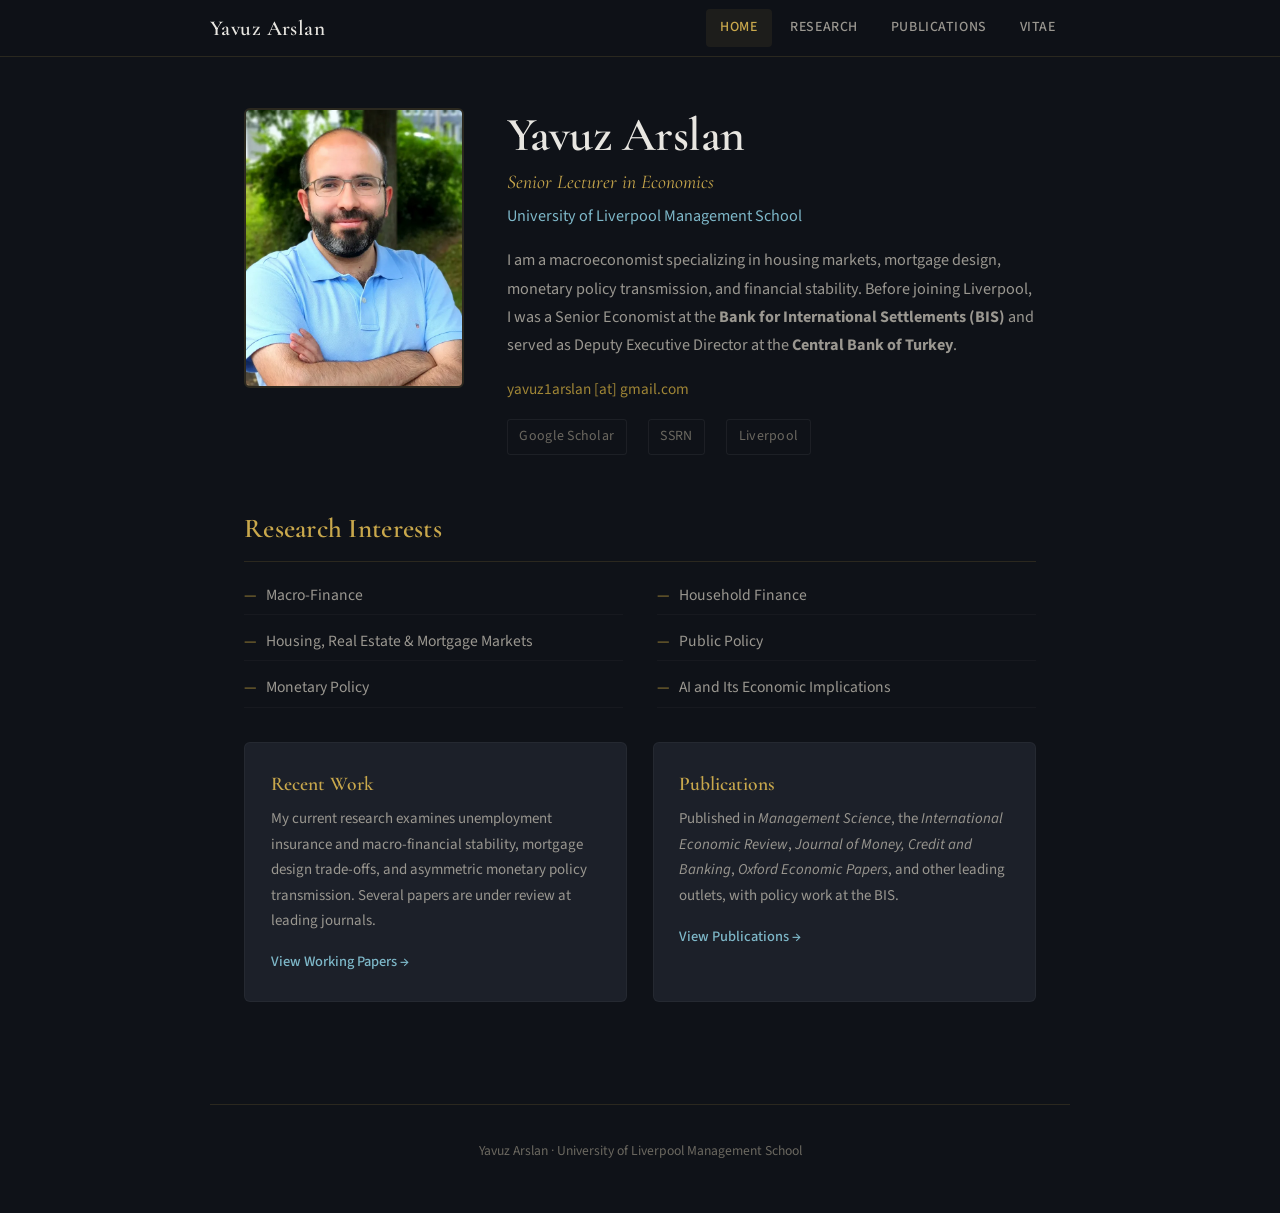
==== index.html @ aa2240eb "Add files via upload" ====
<!DOCTYPE html>
<html lang="en">
<head>
  <meta charset="UTF-8">
  <meta name="viewport" content="width=device-width, initial-scale=1.0">
  <meta name="description" content="Yavuz Arslan — Senior Lecturer in Economics at the University of Liverpool Management School. Research in macro-finance, housing markets, monetary policy, and financial stability.">
  <title>Yavuz Arslan — Economist</title>
  <link rel="stylesheet" href="style.css">
</head>
<body>

<nav>
  <div class="nav-inner">
    <a href="index.html" class="site-name">Yavuz Arslan</a>
    <button class="nav-toggle" onclick="document.querySelector('.nav-links').classList.toggle('open')" aria-label="Menu">☰</button>
    <div class="nav-links">
      <a href="index.html" class="active">Home</a>
      <a href="research.html">Research</a>
      <a href="publications.html">Publications</a>
      <a href="vitae.html">Vitae</a>
    </div>
  </div>
</nav>

<main>

  <section class="hero">
    <div class="hero-photo">
      <img src="images/portrait.jpg" alt="Yavuz Arslan">
    </div>
    <div class="hero-text">
      <h1>Yavuz Arslan</h1>
      <div class="subtitle">Senior Lecturer in Economics</div>
      <div class="affiliation"><a href="https://www.liverpool.ac.uk/management/" target="_blank">University of Liverpool Management School</a></div>
      <p class="bio">
        I am a macroeconomist specializing in housing markets, mortgage design,
        monetary policy transmission, and financial stability. Before joining
        Liverpool, I was a Senior Economist at the <strong>Bank for International
        Settlements (BIS)</strong> and served as Deputy Executive Director at
        the <strong>Central Bank of Turkey</strong>.
      </p>
      <div class="email">yavuz1arslan [at] gmail.com</div>
      <div class="profiles">
        <a href="https://scholar.google.com" target="_blank">Google Scholar</a>
        <a href="https://papers.ssrn.com" target="_blank">SSRN</a>
        <a href="https://www.liverpool.ac.uk/management/staff/yavuz-arslan/" target="_blank">Liverpool</a>
      </div>
    </div>
  </section>

  <h2>Research Interests</h2>
  <div class="interests-grid">
    <div class="interest">Macro-Finance</div>
    <div class="interest">Household Finance</div>
    <div class="interest">Housing, Real Estate &amp; Mortgage Markets</div>
    <div class="interest">Public Policy</div>
    <div class="interest">Monetary Policy</div>
    <div class="interest">AI and Its Economic Implications</div>
  </div>

  <div class="home-cards">
    <div class="home-card">
      <h3>Recent Work</h3>
      <p>My current research examines unemployment insurance and macro-financial stability, mortgage design trade-offs, and asymmetric monetary policy transmission. Several papers are under review at leading journals.</p>
      <a href="research.html" class="card-link">View Working Papers →</a>
    </div>
    <div class="home-card">
      <h3>Publications</h3>
      <p>Published in <em>Management Science</em>, the <em>International Economic Review</em>, <em>Journal of Money, Credit and Banking</em>, <em>Oxford Economic Papers</em>, and other leading outlets, with policy work at the BIS.</p>
      <a href="publications.html" class="card-link">View Publications →</a>
    </div>
  </div>

</main>

<footer>
  Yavuz Arslan · University of Liverpool Management School
</footer>

</body>
</html>
---- style.css ----
/* ===== YAVUZ ARSLAN — ACADEMIC SITE ===== */
/* Dark scholarly theme with warm gold accents */

@import url('https://fonts.googleapis.com/css2?family=Cormorant+Garamond:ital,wght@0,400;0,500;0,600;0,700;1,400;1,500&family=Source+Sans+3:ital,wght@0,300;0,400;0,500;0,600;1,400&display=swap');

:root {
  --bg-primary: #0f1218;
  --bg-secondary: #161a22;
  --bg-card: #1c2029;
  --bg-hover: #22262f;
  --text-primary: #e8e6e1;
  --text-secondary: #9a9790;
  --text-muted: #6b6860;
  --accent: #c9a84c;
  --accent-dim: #a08636;
  --accent-glow: rgba(201, 168, 76, 0.08);
  --link: #7eb8c9;
  --link-hover: #a0d4e4;
  --divider: rgba(201, 168, 76, 0.15);
  --font-display: 'Cormorant Garamond', Georgia, serif;
  --font-body: 'Source Sans 3', 'Segoe UI', sans-serif;
  --max-width: 860px;
  --transition: 0.3s ease;
}

*, *::before, *::after {
  box-sizing: border-box;
  margin: 0;
  padding: 0;
}

html {
  scroll-behavior: smooth;
  font-size: 17px;
}

body {
  font-family: var(--font-body);
  background-color: var(--bg-primary);
  color: var(--text-primary);
  line-height: 1.7;
  font-weight: 400;
  -webkit-font-smoothing: antialiased;
  min-height: 100vh;
}

/* ===== NAVIGATION ===== */
nav {
  position: sticky;
  top: 0;
  z-index: 100;
  background: rgba(15, 18, 24, 0.92);
  backdrop-filter: blur(12px);
  -webkit-backdrop-filter: blur(12px);
  border-bottom: 1px solid var(--divider);
  padding: 0 2rem;
}

nav .nav-inner {
  max-width: var(--max-width);
  margin: 0 auto;
  display: flex;
  align-items: center;
  justify-content: space-between;
  height: 56px;
}

nav .site-name {
  font-family: var(--font-display);
  font-size: 1.25rem;
  font-weight: 600;
  color: var(--text-primary);
  text-decoration: none;
  letter-spacing: 0.02em;
}

nav .site-name:hover {
  color: var(--accent);
}

nav .nav-links {
  display: flex;
  gap: 0.25rem;
}

nav .nav-links a {
  font-family: var(--font-body);
  font-size: 0.82rem;
  font-weight: 500;
  color: var(--text-secondary);
  text-decoration: none;
  padding: 0.45rem 0.85rem;
  border-radius: 4px;
  letter-spacing: 0.04em;
  text-transform: uppercase;
  transition: color var(--transition), background var(--transition);
}

nav .nav-links a:hover,
nav .nav-links a.active {
  color: var(--accent);
  background: var(--accent-glow);
}

/* Mobile nav toggle */
nav .nav-toggle {
  display: none;
  background: none;
  border: none;
  color: var(--text-secondary);
  font-size: 1.5rem;
  cursor: pointer;
  padding: 0.25rem;
}

@media (max-width: 640px) {
  nav .nav-links {
    display: none;
    position: absolute;
    top: 56px;
    left: 0;
    right: 0;
    background: rgba(15, 18, 24, 0.97);
    flex-direction: column;
    padding: 0.5rem 1.5rem 1rem;
    border-bottom: 1px solid var(--divider);
  }
  nav .nav-links.open { display: flex; }
  nav .nav-toggle { display: block; }
  nav .nav-links a {
    padding: 0.6rem 0.5rem;
    font-size: 0.9rem;
  }
}

/* ===== MAIN CONTENT ===== */
main {
  max-width: var(--max-width);
  margin: 0 auto;
  padding: 3rem 2rem 6rem;
}

/* ===== HEADINGS ===== */
h1 {
  font-family: var(--font-display);
  font-size: 2.8rem;
  font-weight: 600;
  line-height: 1.15;
  color: var(--text-primary);
  margin-bottom: 0.2rem;
  letter-spacing: -0.01em;
}

h2 {
  font-family: var(--font-display);
  font-size: 1.6rem;
  font-weight: 600;
  color: var(--accent);
  margin-top: 3rem;
  margin-bottom: 0.4rem;
  letter-spacing: 0.01em;
}

h2::after {
  content: '';
  display: block;
  width: 100%;
  height: 1px;
  background: var(--divider);
  margin-top: 0.5rem;
}

h3 {
  font-family: var(--font-display);
  font-size: 1.25rem;
  font-weight: 600;
  color: var(--text-primary);
  margin-top: 1.5rem;
  margin-bottom: 0.3rem;
}

/* ===== HERO / HOME ===== */
.hero {
  display: flex;
  gap: 2.5rem;
  align-items: flex-start;
  margin-bottom: 1rem;
}

.hero-photo {
  flex-shrink: 0;
}

.hero-photo img {
  width: 220px;
  height: 280px;
  object-fit: cover;
  border-radius: 6px;
  border: 2px solid var(--divider);
}

.hero-text .subtitle {
  font-family: var(--font-display);
  font-size: 1.15rem;
  font-style: italic;
  color: var(--accent);
  margin-bottom: 0.15rem;
}

.hero-text .affiliation {
  font-size: 0.95rem;
  margin-bottom: 1rem;
}

.hero-text .affiliation a {
  color: var(--link);
  text-decoration: none;
}

.hero-text .affiliation a:hover {
  color: var(--link-hover);
}

.hero-text .bio {
  font-size: 0.95rem;
  color: var(--text-secondary);
  line-height: 1.75;
  margin-bottom: 1rem;
}

.hero-text .email {
  font-size: 0.9rem;
  color: var(--accent-dim);
  font-family: var(--font-body);
}

@media (max-width: 640px) {
  .hero {
    flex-direction: column;
    align-items: center;
    text-align: center;
    gap: 1.5rem;
  }
  .hero-photo img {
    width: 180px;
    height: 230px;
  }
  h1 { font-size: 2.2rem; }
}

/* ===== RESEARCH INTERESTS ===== */
.interests-grid {
  display: grid;
  grid-template-columns: 1fr 1fr;
  gap: 0.4rem 2rem;
  margin-top: 0.8rem;
}

.interests-grid .interest {
  font-size: 0.92rem;
  color: var(--text-secondary);
  padding: 0.35rem 0;
  border-bottom: 1px solid rgba(255,255,255,0.03);
}

.interests-grid .interest::before {
  content: '—';
  color: var(--accent-dim);
  margin-right: 0.5rem;
}

@media (max-width: 500px) {
  .interests-grid { grid-template-columns: 1fr; }
}

/* ===== BOTTOM CARDS (HOME) ===== */
.home-cards {
  display: grid;
  grid-template-columns: 1fr 1fr;
  gap: 1.5rem;
  margin-top: 2rem;
}

.home-card {
  background: var(--bg-card);
  border-radius: 6px;
  padding: 1.5rem;
  border: 1px solid rgba(255,255,255,0.04);
  transition: border-color var(--transition);
}

.home-card:hover {
  border-color: var(--divider);
}

.home-card h3 {
  margin-top: 0;
  color: var(--accent);
  font-size: 1.15rem;
}

.home-card p {
  font-size: 0.88rem;
  color: var(--text-secondary);
  line-height: 1.7;
  margin-bottom: 0.8rem;
}

.home-card .card-link {
  font-size: 0.85rem;
  color: var(--link);
  text-decoration: none;
  font-weight: 500;
}

.home-card .card-link:hover {
  color: var(--link-hover);
}

@media (max-width: 600px) {
  .home-cards { grid-template-columns: 1fr; }
}

/* ===== PROFILE LINKS ===== */
.profiles {
  display: flex;
  gap: 1.2rem;
  margin-top: 1rem;
  flex-wrap: wrap;
}

.profiles a {
  font-size: 0.82rem;
  color: var(--text-muted);
  text-decoration: none;
  padding: 0.3rem 0.7rem;
  border: 1px solid rgba(255,255,255,0.06);
  border-radius: 3px;
  transition: all var(--transition);
  letter-spacing: 0.02em;
}

.profiles a:hover {
  color: var(--accent);
  border-color: var(--divider);
}

/* ===== PAPER ENTRIES ===== */
.paper {
  padding: 1.2rem 0;
  border-bottom: 1px solid rgba(255,255,255,0.04);
}

.paper:last-child {
  border-bottom: none;
}

.paper-title {
  font-family: var(--font-display);
  font-size: 1.1rem;
  font-weight: 600;
  line-height: 1.4;
}

.paper-title a {
  color: var(--text-primary);
  text-decoration: none;
  transition: color var(--transition);
}

.paper-title a:hover {
  color: var(--link);
}

.paper-meta {
  font-size: 0.85rem;
  color: var(--text-secondary);
  margin-top: 0.2rem;
}

.paper-meta a {
  color: var(--link);
  text-decoration: none;
}

.paper-meta a:hover {
  color: var(--link-hover);
}

.paper-status {
  display: inline-block;
  font-size: 0.72rem;
  font-weight: 600;
  text-transform: uppercase;
  letter-spacing: 0.06em;
  padding: 0.15rem 0.5rem;
  border-radius: 3px;
  margin-left: 0.4rem;
}

.status-new {
  background: rgba(76, 175, 80, 0.15);
  color: #81c784;
}

.status-updated {
  background: rgba(201, 168, 76, 0.15);
  color: var(--accent);
}

.status-rr {
  background: rgba(126, 184, 201, 0.15);
  color: var(--link);
}

.status-published {
  background: rgba(201, 168, 76, 0.1);
  color: var(--accent-dim);
}

/* Abstract toggle */
.abstract-toggle {
  font-size: 0.8rem;
  color: var(--text-muted);
  background: none;
  border: 1px solid rgba(255,255,255,0.06);
  padding: 0.2rem 0.6rem;
  border-radius: 3px;
  cursor: pointer;
  margin-top: 0.4rem;
  transition: all var(--transition);
  font-family: var(--font-body);
}

.abstract-toggle:hover {
  color: var(--accent);
  border-color: var(--divider);
}

.abstract {
  display: none;
  font-size: 0.87rem;
  color: var(--text-secondary);
  line-height: 1.75;
  margin-top: 0.6rem;
  padding: 0.8rem 1rem;
  background: var(--bg-secondary);
  border-radius: 4px;
  border-left: 2px solid var(--accent-dim);
}

.abstract.open {
  display: block;
}

/* ===== PUBLICATION ENTRIES ===== */
.pub {
  padding: 0.8rem 0;
  border-bottom: 1px solid rgba(255,255,255,0.03);
}

.pub:last-child { border-bottom: none; }

.pub-title {
  font-family: var(--font-display);
  font-size: 1.05rem;
  font-weight: 600;
}

.pub-title a {
  color: var(--text-primary);
  text-decoration: none;
}

.pub-title a:hover { color: var(--link); }

.pub-authors {
  font-size: 0.85rem;
  color: var(--text-secondary);
  margin-top: 0.1rem;
}

.pub-journal {
  font-size: 0.85rem;
  color: var(--accent-dim);
  font-style: italic;
  margin-top: 0.1rem;
}

/* ===== CV PAGE ===== */
.cv-download {
  display: inline-block;
  padding: 0.6rem 1.4rem;
  background: var(--accent);
  color: var(--bg-primary);
  text-decoration: none;
  font-weight: 600;
  font-size: 0.88rem;
  border-radius: 4px;
  margin-bottom: 1rem;
  transition: background var(--transition);
}

.cv-download:hover {
  background: var(--accent-dim);
}

.cv-entry {
  padding: 0.5rem 0;
}

.cv-entry .cv-role {
  font-weight: 600;
  color: var(--text-primary);
}

.cv-entry .cv-place {
  color: var(--text-secondary);
  font-size: 0.92rem;
}

.cv-entry .cv-years {
  color: var(--text-muted);
  font-size: 0.85rem;
}

/* ===== WORK IN PROGRESS ===== */
.wip {
  padding: 0.5rem 0;
  border-bottom: 1px solid rgba(255,255,255,0.03);
}

.wip:last-child { border-bottom: none; }

.wip-title {
  font-family: var(--font-display);
  font-size: 1rem;
  font-weight: 600;
  color: var(--text-primary);
}

.wip-authors {
  font-size: 0.85rem;
  color: var(--text-secondary);
}

/* ===== FOOTER ===== */
footer {
  max-width: var(--max-width);
  margin: 0 auto;
  padding: 2rem 2rem 3rem;
  text-align: center;
  font-size: 0.8rem;
  color: var(--text-muted);
  border-top: 1px solid var(--divider);
}

/* ===== LINKS ===== */
a {
  color: var(--link);
  text-decoration: none;
  transition: color var(--transition);
}

a:hover {
  color: var(--link-hover);
}

/* ===== SELECTION ===== */
::selection {
  background: var(--accent);
  color: var(--bg-primary);
}
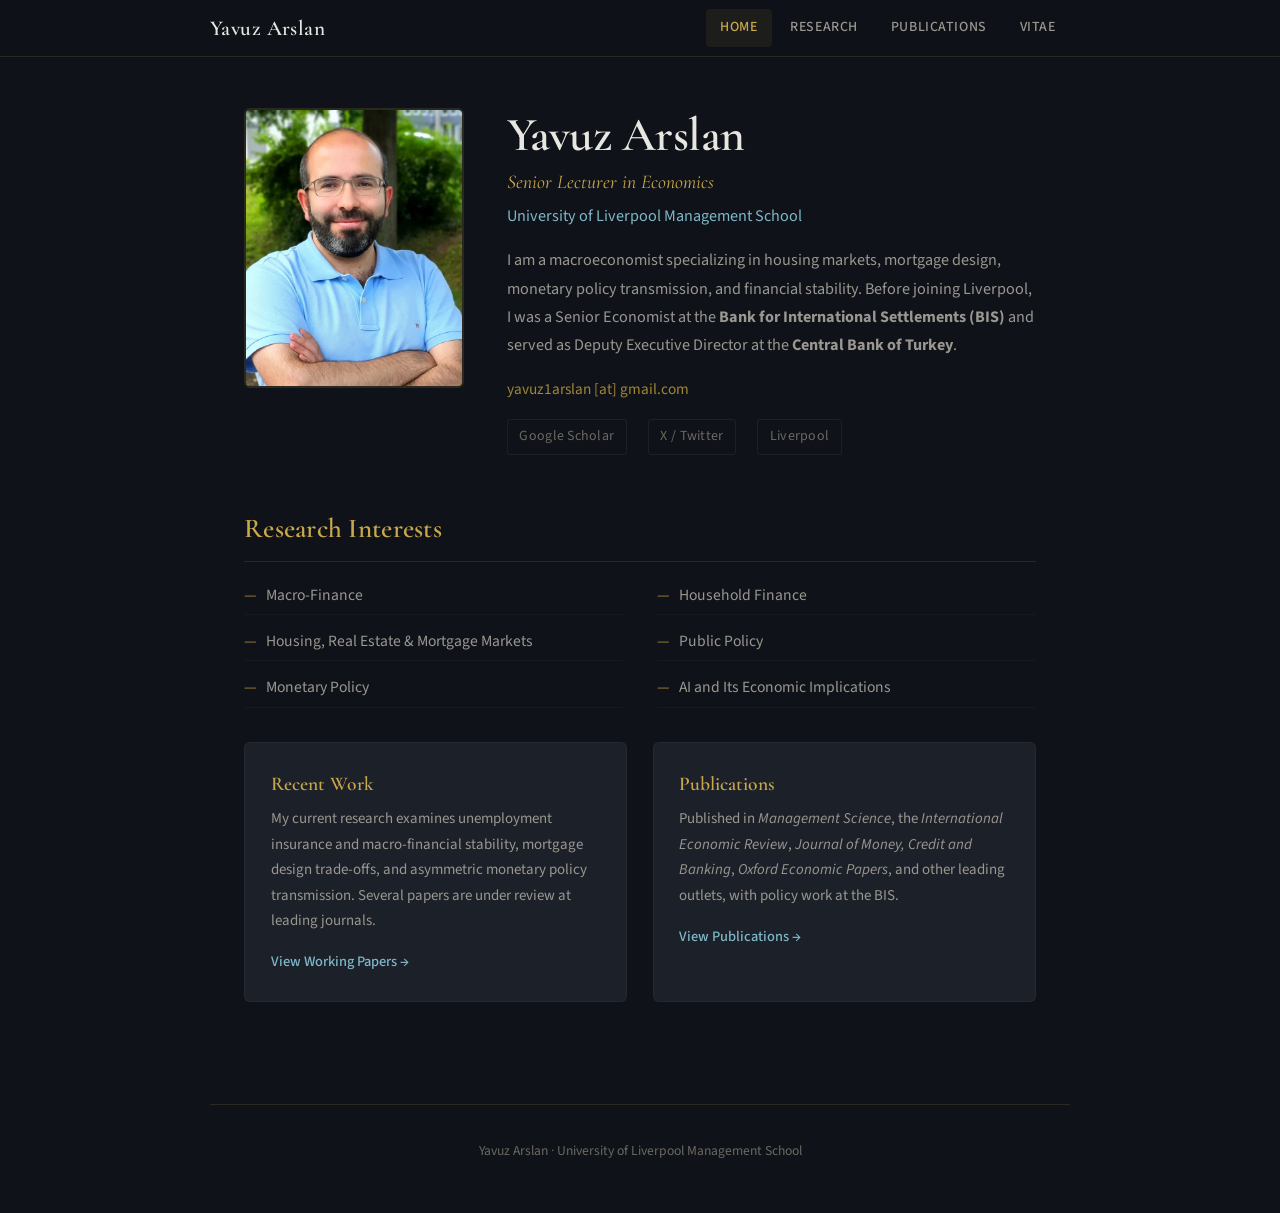
==== commit c6d28837: "Add files via upload" ====
--- a/index.html
+++ b/index.html
@@ -6,6 +6,14 @@
   <meta name="description" content="Yavuz Arslan — Senior Lecturer in Economics at the University of Liverpool Management School. Research in macro-finance, housing markets, monetary policy, and financial stability.">
   <title>Yavuz Arslan — Economist</title>
   <link rel="stylesheet" href="style.css">
+  <!-- Google Analytics — replace G-XXXXXXXXXX with your Measurement ID -->
+  <script async src="https://www.googletagmanager.com/gtag/js?id=G-XXXXXXXXXX"></script>
+  <script>
+    window.dataLayer = window.dataLayer || [];
+    function gtag(){dataLayer.push(arguments);}
+    gtag('js', new Date());
+    gtag('config', 'G-XXXXXXXXXX');
+  </script>
 </head>
 <body>
 
@@ -41,8 +49,8 @@
       </p>
       <div class="email">yavuz1arslan [at] gmail.com</div>
       <div class="profiles">
-        <a href="https://scholar.google.com" target="_blank">Google Scholar</a>
-        <a href="https://papers.ssrn.com" target="_blank">SSRN</a>
+        <a href="https://scholar.google.com/citations?user=cxvaZmYAAAAJ&hl=en&oi=ao" target="_blank">Google Scholar</a>
+        <a href="https://x.com/yavuz__arslan" target="_blank">X / Twitter</a>
         <a href="https://www.liverpool.ac.uk/management/staff/yavuz-arslan/" target="_blank">Liverpool</a>
       </div>
     </div>
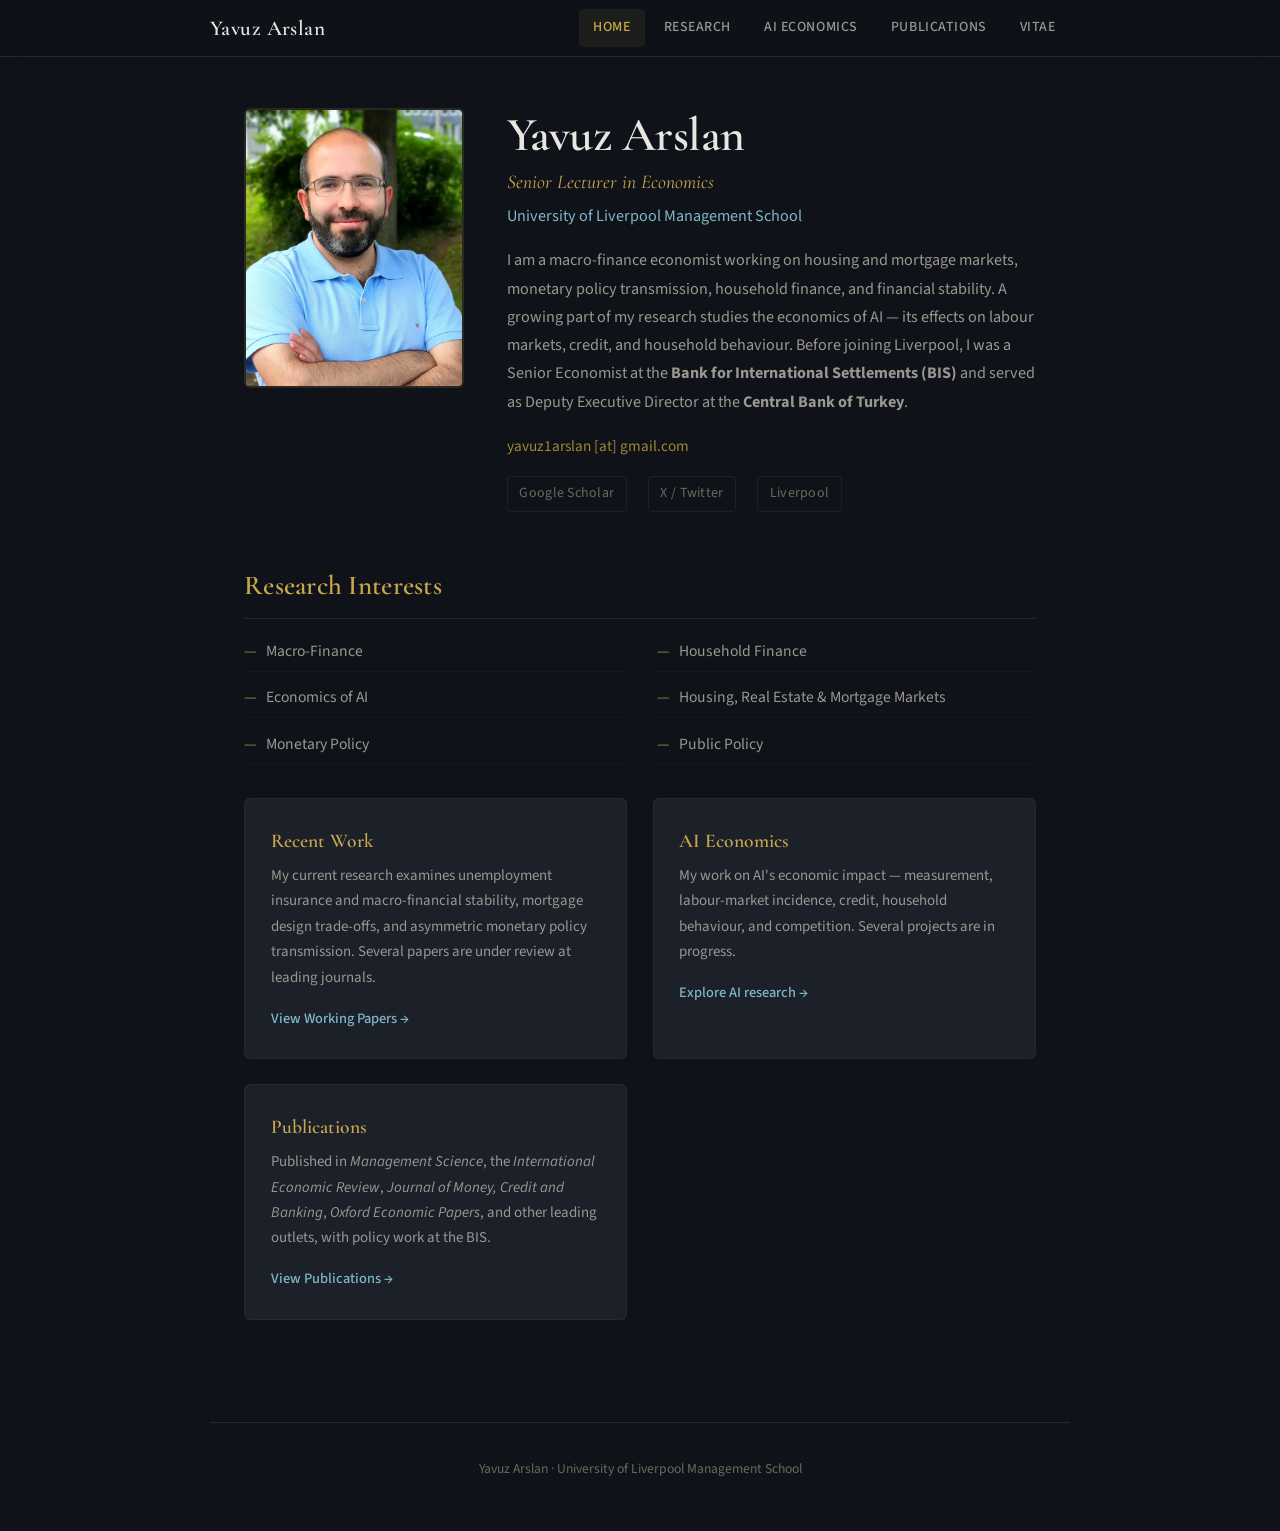
==== commit b185bcc3: "Add files via upload" ====
--- a/index.html
+++ b/index.html
@@ -3,16 +3,16 @@
 <head>
   <meta charset="UTF-8">
   <meta name="viewport" content="width=device-width, initial-scale=1.0">
-  <meta name="description" content="Yavuz Arslan — Senior Lecturer in Economics at the University of Liverpool Management School. Research in macro-finance, housing markets, monetary policy, and financial stability.">
+  <meta name="description" content="Yavuz Arslan — economist working on macro-finance, housing and mortgage markets, monetary policy, and the economics of AI. Senior Lecturer at the University of Liverpool Management School; previously BIS and Central Bank of Turkey.">
   <title>Yavuz Arslan — Economist</title>
   <link rel="stylesheet" href="style.css">
-  <!-- Google Analytics — replace G-XXXXXXXXXX with your Measurement ID -->
-  <script async src="https://www.googletagmanager.com/gtag/js?id=G-XXXXXXXXXX"></script>
+  <!-- Google Analytics — replace G-QYC99YKQD4 with your Measurement ID -->
+  <script async src="https://www.googletagmanager.com/gtag/js?id=G-QYC99YKQD4"></script>
   <script>
     window.dataLayer = window.dataLayer || [];
     function gtag(){dataLayer.push(arguments);}
     gtag('js', new Date());
-    gtag('config', 'G-XXXXXXXXXX');
+    gtag('config', 'G-QYC99YKQD4');
   </script>
 </head>
 <body>
@@ -24,6 +24,7 @@
     <div class="nav-links">
       <a href="index.html" class="active">Home</a>
       <a href="research.html">Research</a>
+      <a href="ai.html">AI Economics</a>
       <a href="publications.html">Publications</a>
       <a href="vitae.html">Vitae</a>
     </div>
@@ -41,10 +42,11 @@
       <div class="subtitle">Senior Lecturer in Economics</div>
       <div class="affiliation"><a href="https://www.liverpool.ac.uk/management/" target="_blank">University of Liverpool Management School</a></div>
       <p class="bio">
-        I am a macroeconomist specializing in housing markets, mortgage design,
-        monetary policy transmission, and financial stability. Before joining
-        Liverpool, I was a Senior Economist at the <strong>Bank for International
-        Settlements (BIS)</strong> and served as Deputy Executive Director at
+        I am a macro-finance economist working on housing and mortgage markets, monetary policy
+        transmission, household finance, and financial stability. A growing part of my research
+        studies the economics of AI &mdash; its effects on labour markets, credit, and household
+        behaviour. Before joining Liverpool, I was a Senior Economist at the <strong>Bank for
+        International Settlements (BIS)</strong> and served as Deputy Executive Director at
         the <strong>Central Bank of Turkey</strong>.
       </p>
       <div class="email">yavuz1arslan [at] gmail.com</div>
@@ -60,10 +62,10 @@
   <div class="interests-grid">
     <div class="interest">Macro-Finance</div>
     <div class="interest">Household Finance</div>
+    <div class="interest">Economics of AI</div>
     <div class="interest">Housing, Real Estate &amp; Mortgage Markets</div>
+    <div class="interest">Monetary Policy</div>
     <div class="interest">Public Policy</div>
-    <div class="interest">Monetary Policy</div>
-    <div class="interest">AI and Its Economic Implications</div>
   </div>
 
   <div class="home-cards">
@@ -71,6 +73,11 @@
       <h3>Recent Work</h3>
       <p>My current research examines unemployment insurance and macro-financial stability, mortgage design trade-offs, and asymmetric monetary policy transmission. Several papers are under review at leading journals.</p>
       <a href="research.html" class="card-link">View Working Papers →</a>
+    </div>
+    <div class="home-card">
+      <h3>AI Economics</h3>
+      <p>My work on AI's economic impact — measurement, labour-market incidence, credit, household behaviour, and competition. Several projects are in progress.</p>
+      <a href="ai.html" class="card-link">Explore AI research →</a>
     </div>
     <div class="home-card">
       <h3>Publications</h3>
